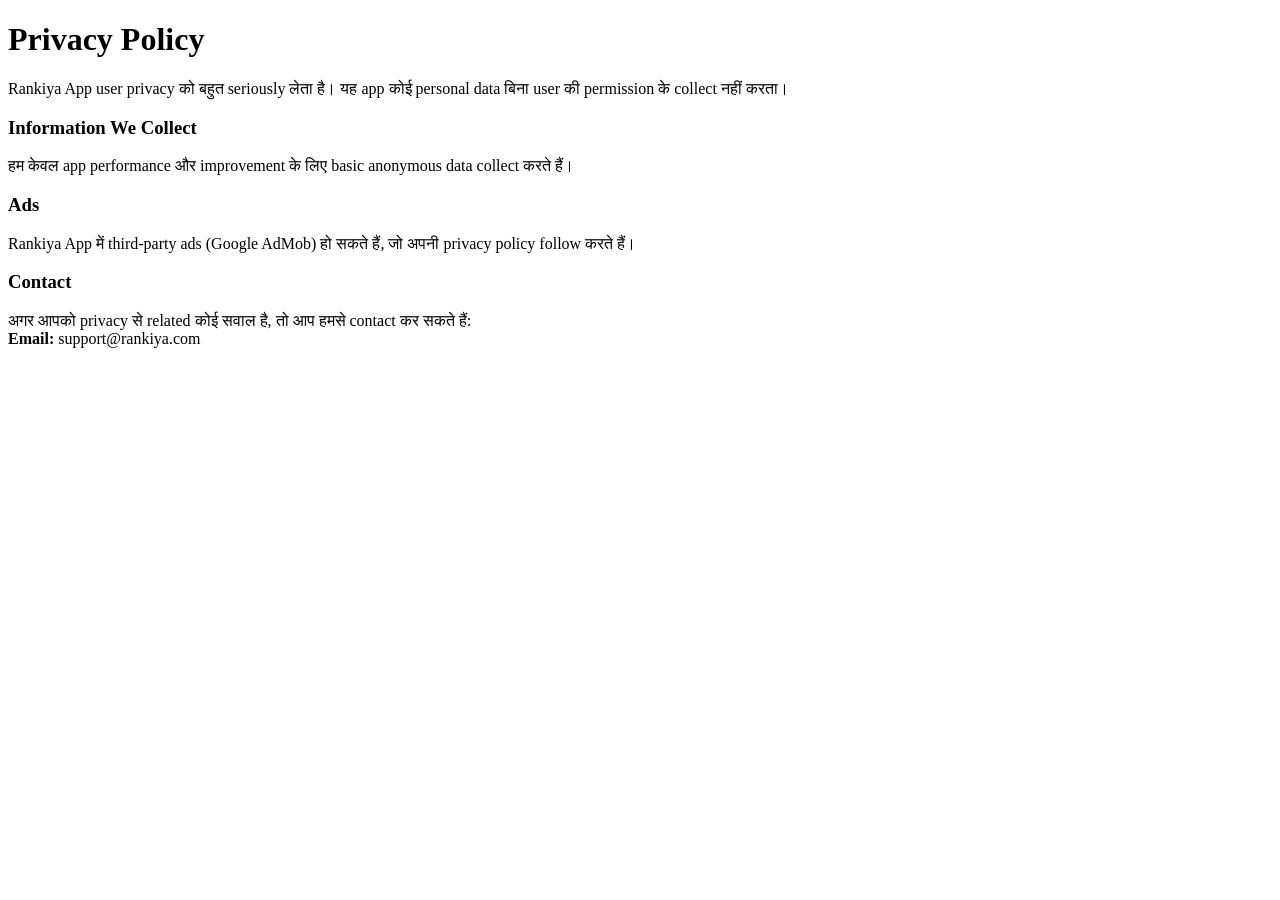
==== privacy-policy.html @ 5f8d906e "Update and rename rankiya/privacy-policy.html to privacy-policy.html" ====
<!DOCTYPE html>
<html lang="en">
<head>
<meta charset="UTF-8">
<title>Privacy Policy – Rankiya App</title>
<link rel="stylesheet" href="css/style.css">
</head>
<body>

<div class="section">
<h1>Privacy Policy</h1>

<p>
Rankiya App user privacy को बहुत seriously लेता है।
यह app कोई personal data बिना user की permission के collect नहीं करता।
</p>

<h3>Information We Collect</h3>
<p>
हम केवल app performance और improvement के लिए basic anonymous data collect करते हैं।
</p>

<h3>Ads</h3>
<p>
Rankiya App में third-party ads (Google AdMob) हो सकते हैं,
जो अपनी privacy policy follow करते हैं।
</p>

<h3>Contact</h3>
<p>
अगर आपको privacy से related कोई सवाल है,
तो आप हमसे contact कर सकते हैं:
<br><b>Email:</b> support@rankiya.com
</p>

</div>

</body>
</html>
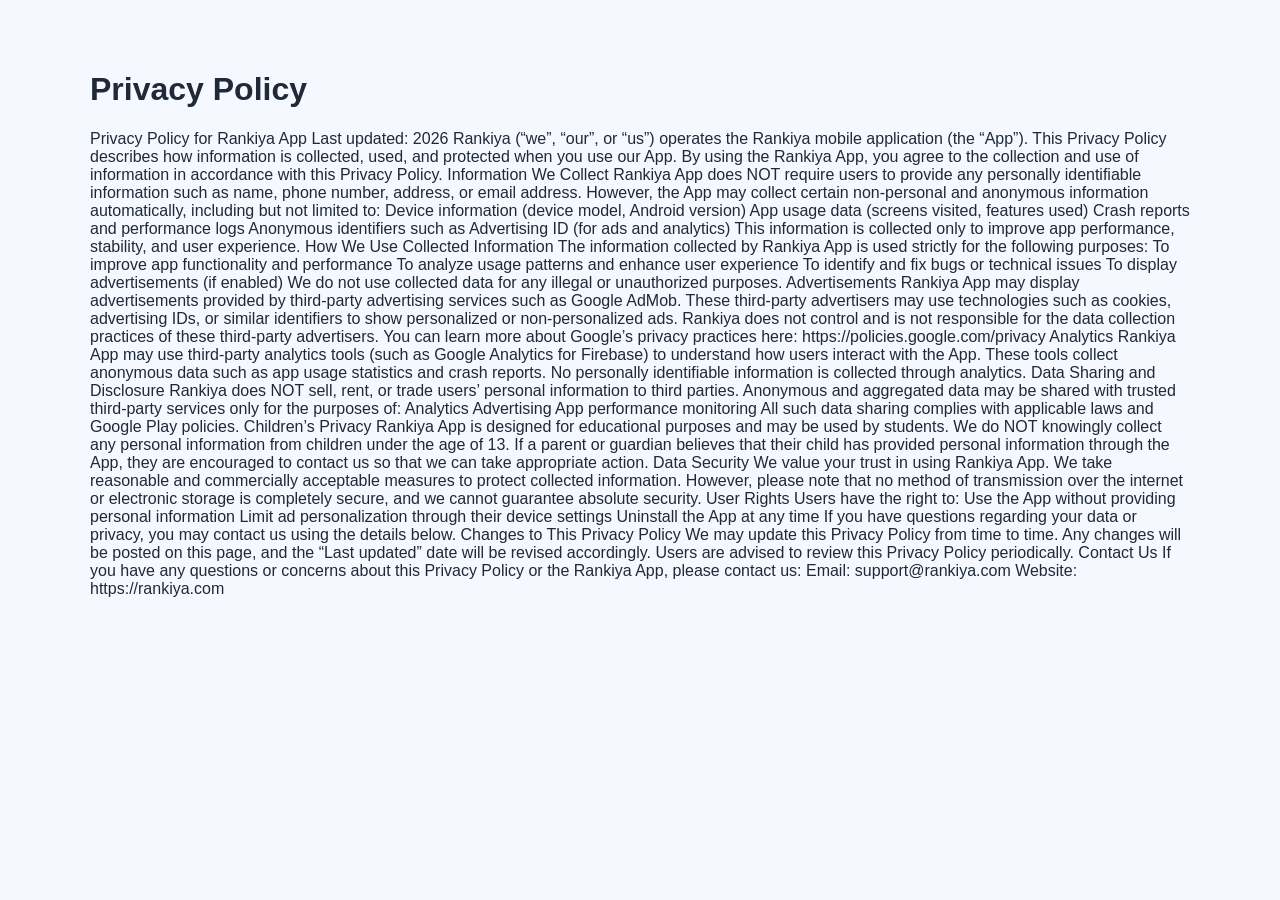
==== commit 4c0217f0: "Update privacy-policy.html" ====
--- a/privacy-policy.html
+++ b/privacy-policy.html
@@ -11,29 +11,122 @@
 <h1>Privacy Policy</h1>
 
 <p>
-Rankiya App user privacy को बहुत seriously लेता है।
-यह app कोई personal data बिना user की permission के collect नहीं करता।
-</p>
+Privacy Policy for Rankiya App
 
-<h3>Information We Collect</h3>
-<p>
-हम केवल app performance और improvement के लिए basic anonymous data collect करते हैं।
-</p>
+Last updated: 2026
 
-<h3>Ads</h3>
-<p>
-Rankiya App में third-party ads (Google AdMob) हो सकते हैं,
-जो अपनी privacy policy follow करते हैं।
-</p>
+Rankiya (“we”, “our”, or “us”) operates the Rankiya mobile application (the “App”).
+This Privacy Policy describes how information is collected, used, and protected when you use our App.
 
-<h3>Contact</h3>
-<p>
-अगर आपको privacy से related कोई सवाल है,
-तो आप हमसे contact कर सकते हैं:
-<br><b>Email:</b> support@rankiya.com
+By using the Rankiya App, you agree to the collection and use of information in accordance with this Privacy Policy.
+
+Information We Collect
+
+Rankiya App does NOT require users to provide any personally identifiable information such as name, phone number, address, or email address.
+
+However, the App may collect certain non-personal and anonymous information automatically, including but not limited to:
+
+Device information (device model, Android version)
+
+App usage data (screens visited, features used)
+
+Crash reports and performance logs
+
+Anonymous identifiers such as Advertising ID (for ads and analytics)
+
+This information is collected only to improve app performance, stability, and user experience.
+
+How We Use Collected Information
+
+The information collected by Rankiya App is used strictly for the following purposes:
+
+To improve app functionality and performance
+
+To analyze usage patterns and enhance user experience
+
+To identify and fix bugs or technical issues
+
+To display advertisements (if enabled)
+
+We do not use collected data for any illegal or unauthorized purposes.
+
+Advertisements
+
+Rankiya App may display advertisements provided by third-party advertising services such as Google AdMob.
+
+These third-party advertisers may use technologies such as cookies, advertising IDs, or similar identifiers to show personalized or non-personalized ads.
+
+Rankiya does not control and is not responsible for the data collection practices of these third-party advertisers.
+
+You can learn more about Google’s privacy practices here:
+https://policies.google.com/privacy
+
+Analytics
+
+Rankiya App may use third-party analytics tools (such as Google Analytics for Firebase) to understand how users interact with the App.
+
+These tools collect anonymous data such as app usage statistics and crash reports.
+No personally identifiable information is collected through analytics.
+
+Data Sharing and Disclosure
+
+Rankiya does NOT sell, rent, or trade users’ personal information to third parties.
+
+Anonymous and aggregated data may be shared with trusted third-party services only for the purposes of:
+
+Analytics
+
+Advertising
+
+App performance monitoring
+
+All such data sharing complies with applicable laws and Google Play policies.
+
+Children’s Privacy
+
+Rankiya App is designed for educational purposes and may be used by students.
+
+We do NOT knowingly collect any personal information from children under the age of 13.
+
+If a parent or guardian believes that their child has provided personal information through the App, they are encouraged to contact us so that we can take appropriate action.
+
+Data Security
+
+We value your trust in using Rankiya App.
+We take reasonable and commercially acceptable measures to protect collected information.
+
+However, please note that no method of transmission over the internet or electronic storage is completely secure, and we cannot guarantee absolute security.
+
+User Rights
+
+Users have the right to:
+
+Use the App without providing personal information
+
+Limit ad personalization through their device settings
+
+Uninstall the App at any time
+
+If you have questions regarding your data or privacy, you may contact us using the details below.
+
+Changes to This Privacy Policy
+
+We may update this Privacy Policy from time to time.
+
+Any changes will be posted on this page, and the “Last updated” date will be revised accordingly.
+Users are advised to review this Privacy Policy periodically.
+
+Contact Us
+
+If you have any questions or concerns about this Privacy Policy or the Rankiya App, please contact us:
+
+Email: support@rankiya.com
+
+Website: https://rankiya.com
 </p>
 
 </div>
 
 </body>
 </html>
+
--- a/css/style.css
+++ b/css/style.css
@@ -0,0 +1,76 @@
+body{
+    margin:0;
+    font-family:'Poppins',sans-serif;
+    background:#f6f8ff;
+    color:#1f2937;
+}
+
+#updateBar{
+    display:none;
+    background:linear-gradient(90deg,#ff9800,#ff5722);
+    color:#fff;
+    padding:14px;
+    text-align:center;
+    font-weight:600;
+}
+
+#updateBar a{
+    color:#fff;
+    margin-left:10px;
+    text-decoration:underline;
+    font-weight:700;
+}
+
+.hero{
+    background:linear-gradient(135deg,#4f46e5,#2563eb);
+    color:white;
+    padding:60px 20px;
+    text-align:center;
+}
+
+.logo{
+    width:80px;
+    margin-bottom:10px;
+}
+
+.btn{
+    display:inline-block;
+    margin-top:20px;
+    padding:14px 28px;
+    background:#fff;
+    color:#2563eb;
+    border-radius:30px;
+    font-weight:700;
+    text-decoration:none;
+}
+
+.section{
+    padding:50px 20px;
+    max-width:1100px;
+    margin:auto;
+}
+
+.card{
+    background:white;
+    border-radius:16px;
+    padding:25px;
+    box-shadow:0 10px 30px rgba(0,0,0,.08);
+    margin-bottom:30px;
+}
+
+.grid{
+    display:grid;
+    grid-template-columns:repeat(auto-fit,minmax(250px,1fr));
+    gap:25px;
+}
+
+.footer{
+    background:#0f172a;
+    color:#cbd5f5;
+    text-align:center;
+    padding:20px;
+}
+
+.footer a{
+    color:#93c5fd;
+}
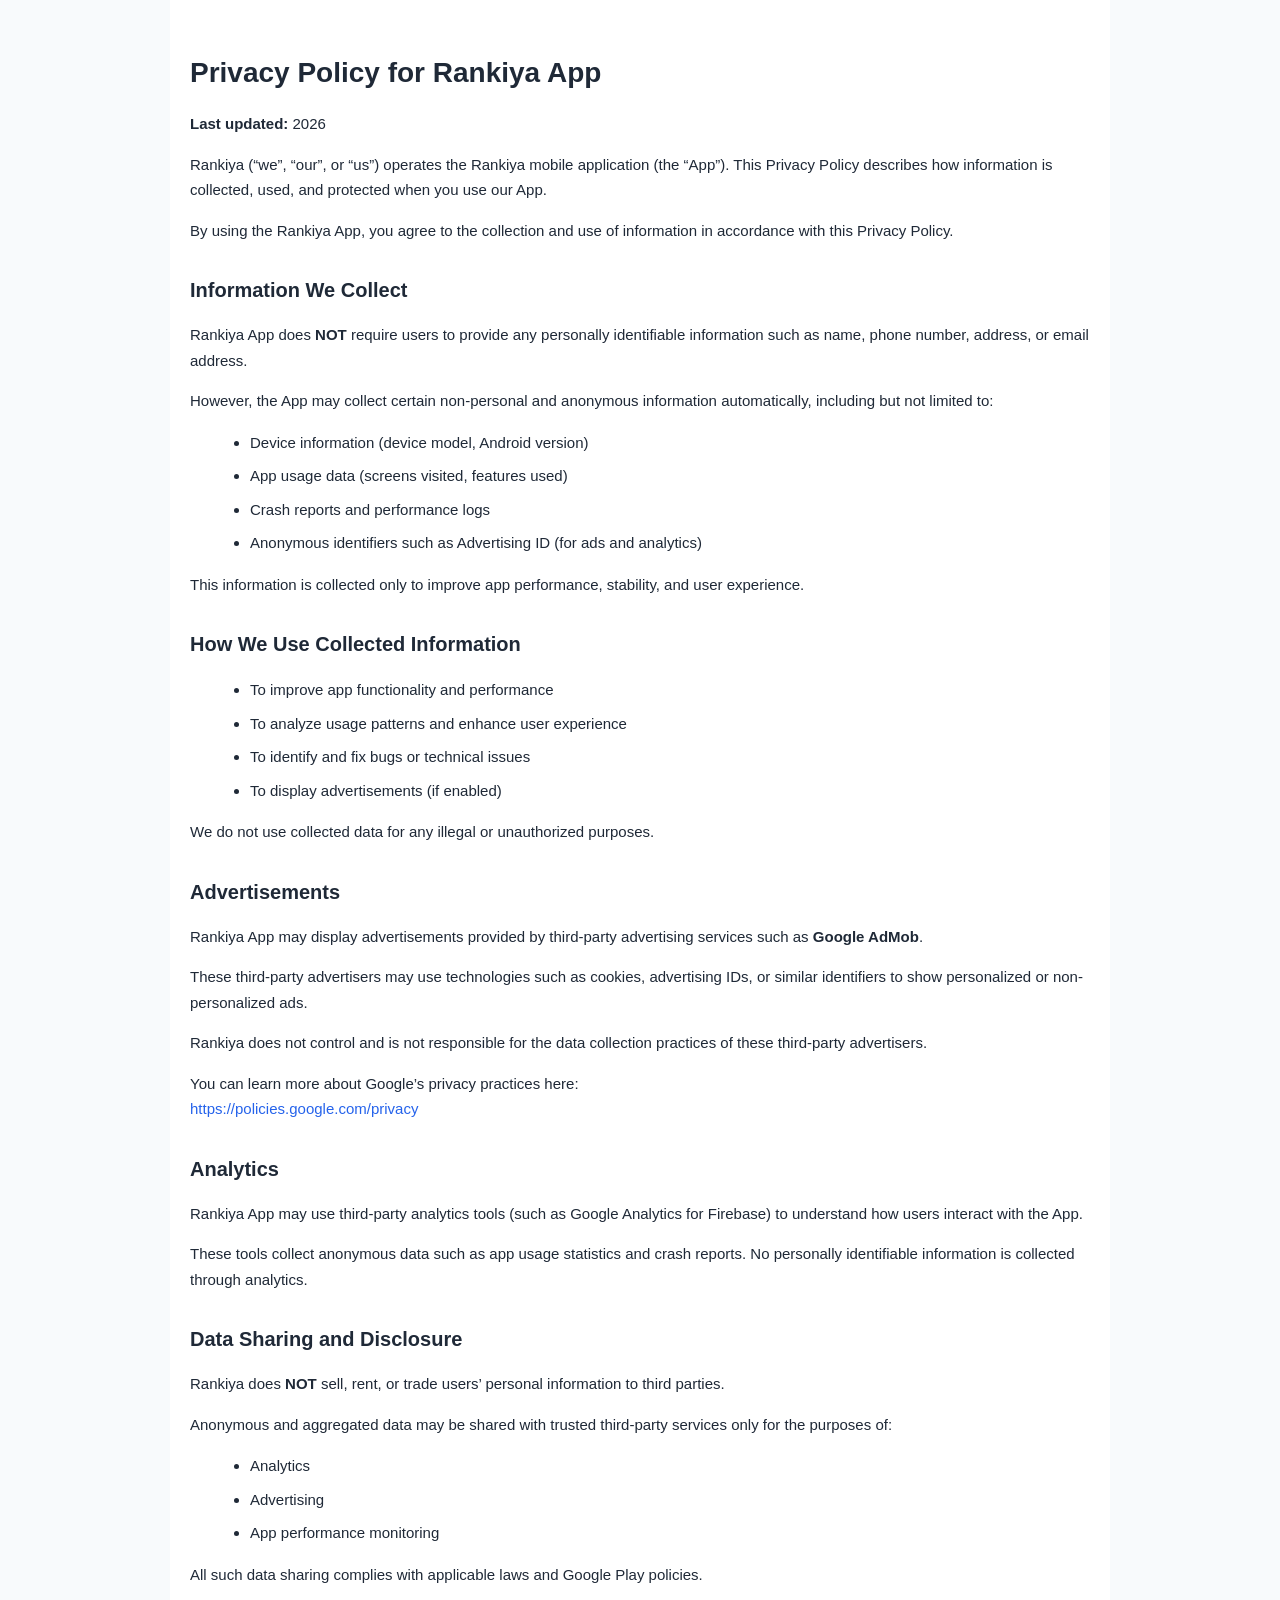
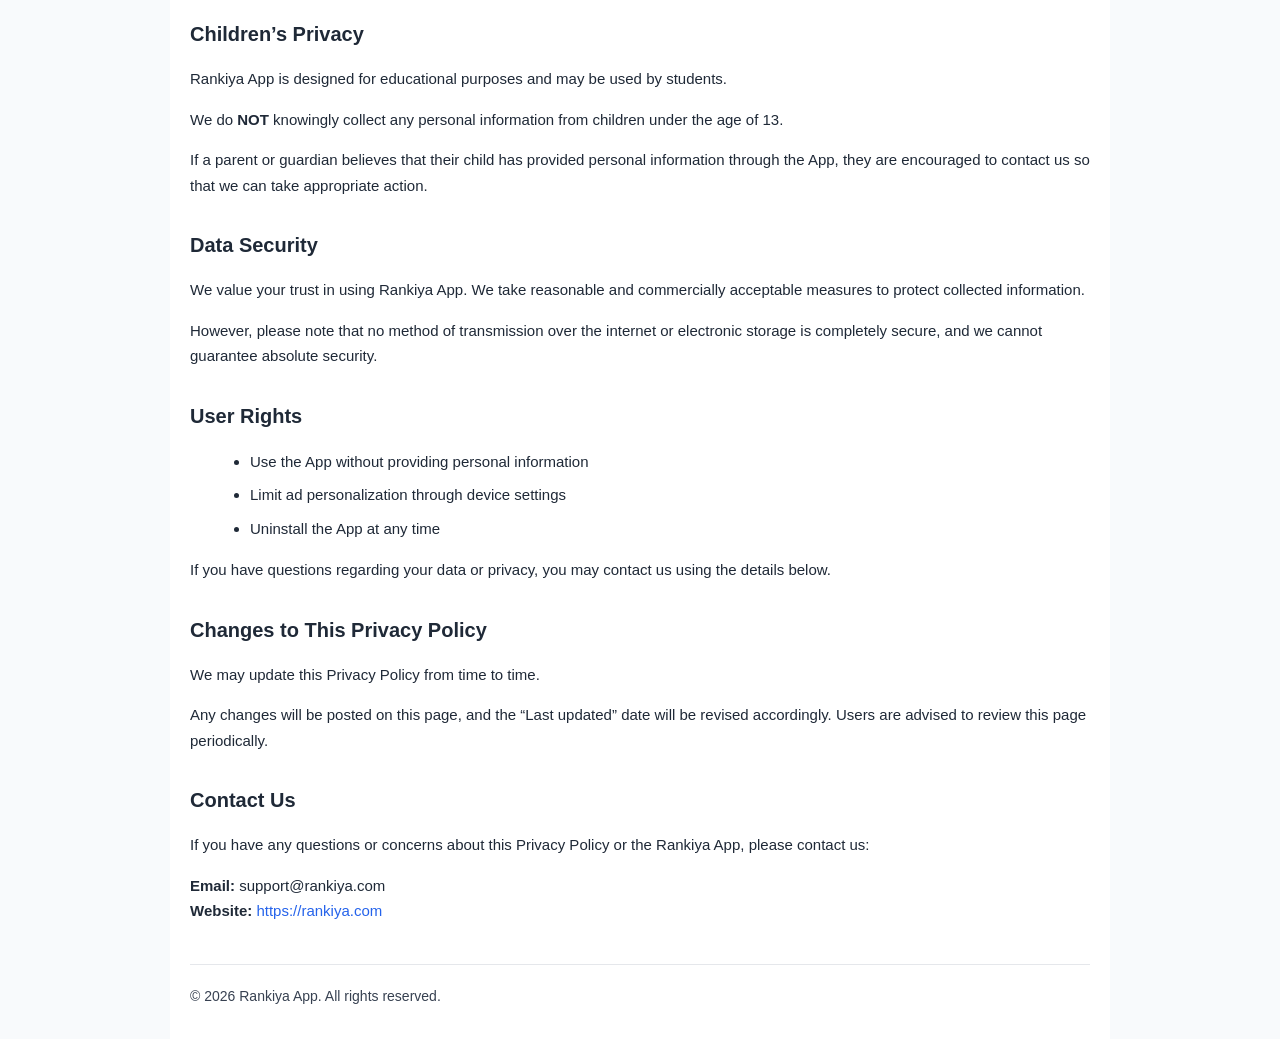
==== commit 642bd780: "Update privacy-policy.html" ====
--- a/privacy-policy.html
+++ b/privacy-policy.html
@@ -2,131 +2,246 @@
 <html lang="en">
 <head>
 <meta charset="UTF-8">
+<meta name="viewport" content="width=device-width, initial-scale=1.0">
 <title>Privacy Policy – Rankiya App</title>
-<link rel="stylesheet" href="css/style.css">
+
+<style>
+    body{
+        font-family: Arial, Helvetica, sans-serif;
+        background:#f8fafc;
+        color:#1f2937;
+        margin:0;
+        padding:0;
+        line-height:1.7;
+    }
+    .container{
+        max-width:900px;
+        margin:auto;
+        padding:30px 20px;
+        background:#ffffff;
+    }
+    h1{
+        font-size:28px;
+        margin-bottom:10px;
+    }
+    h2{
+        font-size:20px;
+        margin-top:30px;
+        margin-bottom:10px;
+    }
+    p{
+        font-size:15px;
+        margin-bottom:12px;
+    }
+    ul{
+        margin-left:20px;
+    }
+    li{
+        margin-bottom:8px;
+        font-size:15px;
+    }
+    .footer{
+        margin-top:40px;
+        padding-top:20px;
+        border-top:1px solid #e5e7eb;
+        font-size:14px;
+        color:#374151;
+    }
+    a{
+        color:#2563eb;
+        text-decoration:none;
+    }
+</style>
 </head>
+
 <body>
 
-<div class="section">
-<h1>Privacy Policy</h1>
-
-<p>
-Privacy Policy for Rankiya App
-
-Last updated: 2026
-
+<div class="container">
+
+<h1>Privacy Policy for Rankiya App</h1>
+<p><strong>Last updated:</strong> 2026</p>
+
+<p>
 Rankiya (“we”, “our”, or “us”) operates the Rankiya mobile application (the “App”).
-This Privacy Policy describes how information is collected, used, and protected when you use our App.
-
-By using the Rankiya App, you agree to the collection and use of information in accordance with this Privacy Policy.
-
-Information We Collect
-
-Rankiya App does NOT require users to provide any personally identifiable information such as name, phone number, address, or email address.
-
-However, the App may collect certain non-personal and anonymous information automatically, including but not limited to:
-
-Device information (device model, Android version)
-
-App usage data (screens visited, features used)
-
-Crash reports and performance logs
-
-Anonymous identifiers such as Advertising ID (for ads and analytics)
-
-This information is collected only to improve app performance, stability, and user experience.
-
-How We Use Collected Information
-
-The information collected by Rankiya App is used strictly for the following purposes:
-
-To improve app functionality and performance
-
-To analyze usage patterns and enhance user experience
-
-To identify and fix bugs or technical issues
-
-To display advertisements (if enabled)
-
+This Privacy Policy describes how information is collected, used, and protected
+when you use our App.
+</p>
+
+<p>
+By using the Rankiya App, you agree to the collection and use of information
+in accordance with this Privacy Policy.
+</p>
+
+<h2>Information We Collect</h2>
+
+<p>
+Rankiya App does <strong>NOT</strong> require users to provide any personally identifiable
+information such as name, phone number, address, or email address.
+</p>
+
+<p>
+However, the App may collect certain non-personal and anonymous information
+automatically, including but not limited to:
+</p>
+
+<ul>
+    <li>Device information (device model, Android version)</li>
+    <li>App usage data (screens visited, features used)</li>
+    <li>Crash reports and performance logs</li>
+    <li>Anonymous identifiers such as Advertising ID (for ads and analytics)</li>
+</ul>
+
+<p>
+This information is collected only to improve app performance, stability,
+and user experience.
+</p>
+
+<h2>How We Use Collected Information</h2>
+
+<ul>
+    <li>To improve app functionality and performance</li>
+    <li>To analyze usage patterns and enhance user experience</li>
+    <li>To identify and fix bugs or technical issues</li>
+    <li>To display advertisements (if enabled)</li>
+</ul>
+
+<p>
 We do not use collected data for any illegal or unauthorized purposes.
-
-Advertisements
-
-Rankiya App may display advertisements provided by third-party advertising services such as Google AdMob.
-
-These third-party advertisers may use technologies such as cookies, advertising IDs, or similar identifiers to show personalized or non-personalized ads.
-
-Rankiya does not control and is not responsible for the data collection practices of these third-party advertisers.
-
+</p>
+
+<h2>Advertisements</h2>
+
+<p>
+Rankiya App may display advertisements provided by third-party advertising
+services such as <strong>Google AdMob</strong>.
+</p>
+
+<p>
+These third-party advertisers may use technologies such as cookies,
+advertising IDs, or similar identifiers to show personalized or
+non-personalized ads.
+</p>
+
+<p>
+Rankiya does not control and is not responsible for the data collection
+practices of these third-party advertisers.
+</p>
+
+<p>
 You can learn more about Google’s privacy practices here:
+<br>
+<a href="https://policies.google.com/privacy" target="_blank">
 https://policies.google.com/privacy
-
-Analytics
-
-Rankiya App may use third-party analytics tools (such as Google Analytics for Firebase) to understand how users interact with the App.
-
+</a>
+</p>
+
+<h2>Analytics</h2>
+
+<p>
+Rankiya App may use third-party analytics tools (such as Google Analytics for
+Firebase) to understand how users interact with the App.
+</p>
+
+<p>
 These tools collect anonymous data such as app usage statistics and crash reports.
 No personally identifiable information is collected through analytics.
-
-Data Sharing and Disclosure
-
-Rankiya does NOT sell, rent, or trade users’ personal information to third parties.
-
-Anonymous and aggregated data may be shared with trusted third-party services only for the purposes of:
-
-Analytics
-
-Advertising
-
-App performance monitoring
-
+</p>
+
+<h2>Data Sharing and Disclosure</h2>
+
+<p>
+Rankiya does <strong>NOT</strong> sell, rent, or trade users’ personal information to
+third parties.
+</p>
+
+<p>
+Anonymous and aggregated data may be shared with trusted third-party services
+only for the purposes of:
+</p>
+
+<ul>
+    <li>Analytics</li>
+    <li>Advertising</li>
+    <li>App performance monitoring</li>
+</ul>
+
+<p>
 All such data sharing complies with applicable laws and Google Play policies.
-
-Children’s Privacy
-
+</p>
+
+<h2>Children’s Privacy</h2>
+
+<p>
 Rankiya App is designed for educational purposes and may be used by students.
-
-We do NOT knowingly collect any personal information from children under the age of 13.
-
-If a parent or guardian believes that their child has provided personal information through the App, they are encouraged to contact us so that we can take appropriate action.
-
-Data Security
-
+</p>
+
+<p>
+We do <strong>NOT</strong> knowingly collect any personal information from children
+under the age of 13.
+</p>
+
+<p>
+If a parent or guardian believes that their child has provided personal
+information through the App, they are encouraged to contact us so that
+we can take appropriate action.
+</p>
+
+<h2>Data Security</h2>
+
+<p>
 We value your trust in using Rankiya App.
-We take reasonable and commercially acceptable measures to protect collected information.
-
-However, please note that no method of transmission over the internet or electronic storage is completely secure, and we cannot guarantee absolute security.
-
-User Rights
-
-Users have the right to:
-
-Use the App without providing personal information
-
-Limit ad personalization through their device settings
-
-Uninstall the App at any time
-
-If you have questions regarding your data or privacy, you may contact us using the details below.
-
-Changes to This Privacy Policy
-
+We take reasonable and commercially acceptable measures to protect
+collected information.
+</p>
+
+<p>
+However, please note that no method of transmission over the internet
+or electronic storage is completely secure, and we cannot guarantee
+absolute security.
+</p>
+
+<h2>User Rights</h2>
+
+<ul>
+    <li>Use the App without providing personal information</li>
+    <li>Limit ad personalization through device settings</li>
+    <li>Uninstall the App at any time</li>
+</ul>
+
+<p>
+If you have questions regarding your data or privacy, you may contact us
+using the details below.
+</p>
+
+<h2>Changes to This Privacy Policy</h2>
+
+<p>
 We may update this Privacy Policy from time to time.
-
-Any changes will be posted on this page, and the “Last updated” date will be revised accordingly.
-Users are advised to review this Privacy Policy periodically.
-
-Contact Us
-
-If you have any questions or concerns about this Privacy Policy or the Rankiya App, please contact us:
-
-Email: support@rankiya.com
-
-Website: https://rankiya.com
-</p>
+</p>
+
+<p>
+Any changes will be posted on this page, and the “Last updated” date
+will be revised accordingly. Users are advised to review this page
+periodically.
+</p>
+
+<h2>Contact Us</h2>
+
+<p>
+If you have any questions or concerns about this Privacy Policy or
+the Rankiya App, please contact us:
+</p>
+
+<p>
+<strong>Email:</strong> support@rankiya.com <br>
+<strong>Website:</strong> <a href="https://rankiya.com">https://rankiya.com</a>
+</p>
+
+<div class="footer">
+© 2026 Rankiya App. All rights reserved.
+</div>
 
 </div>
 
 </body>
 </html>
-
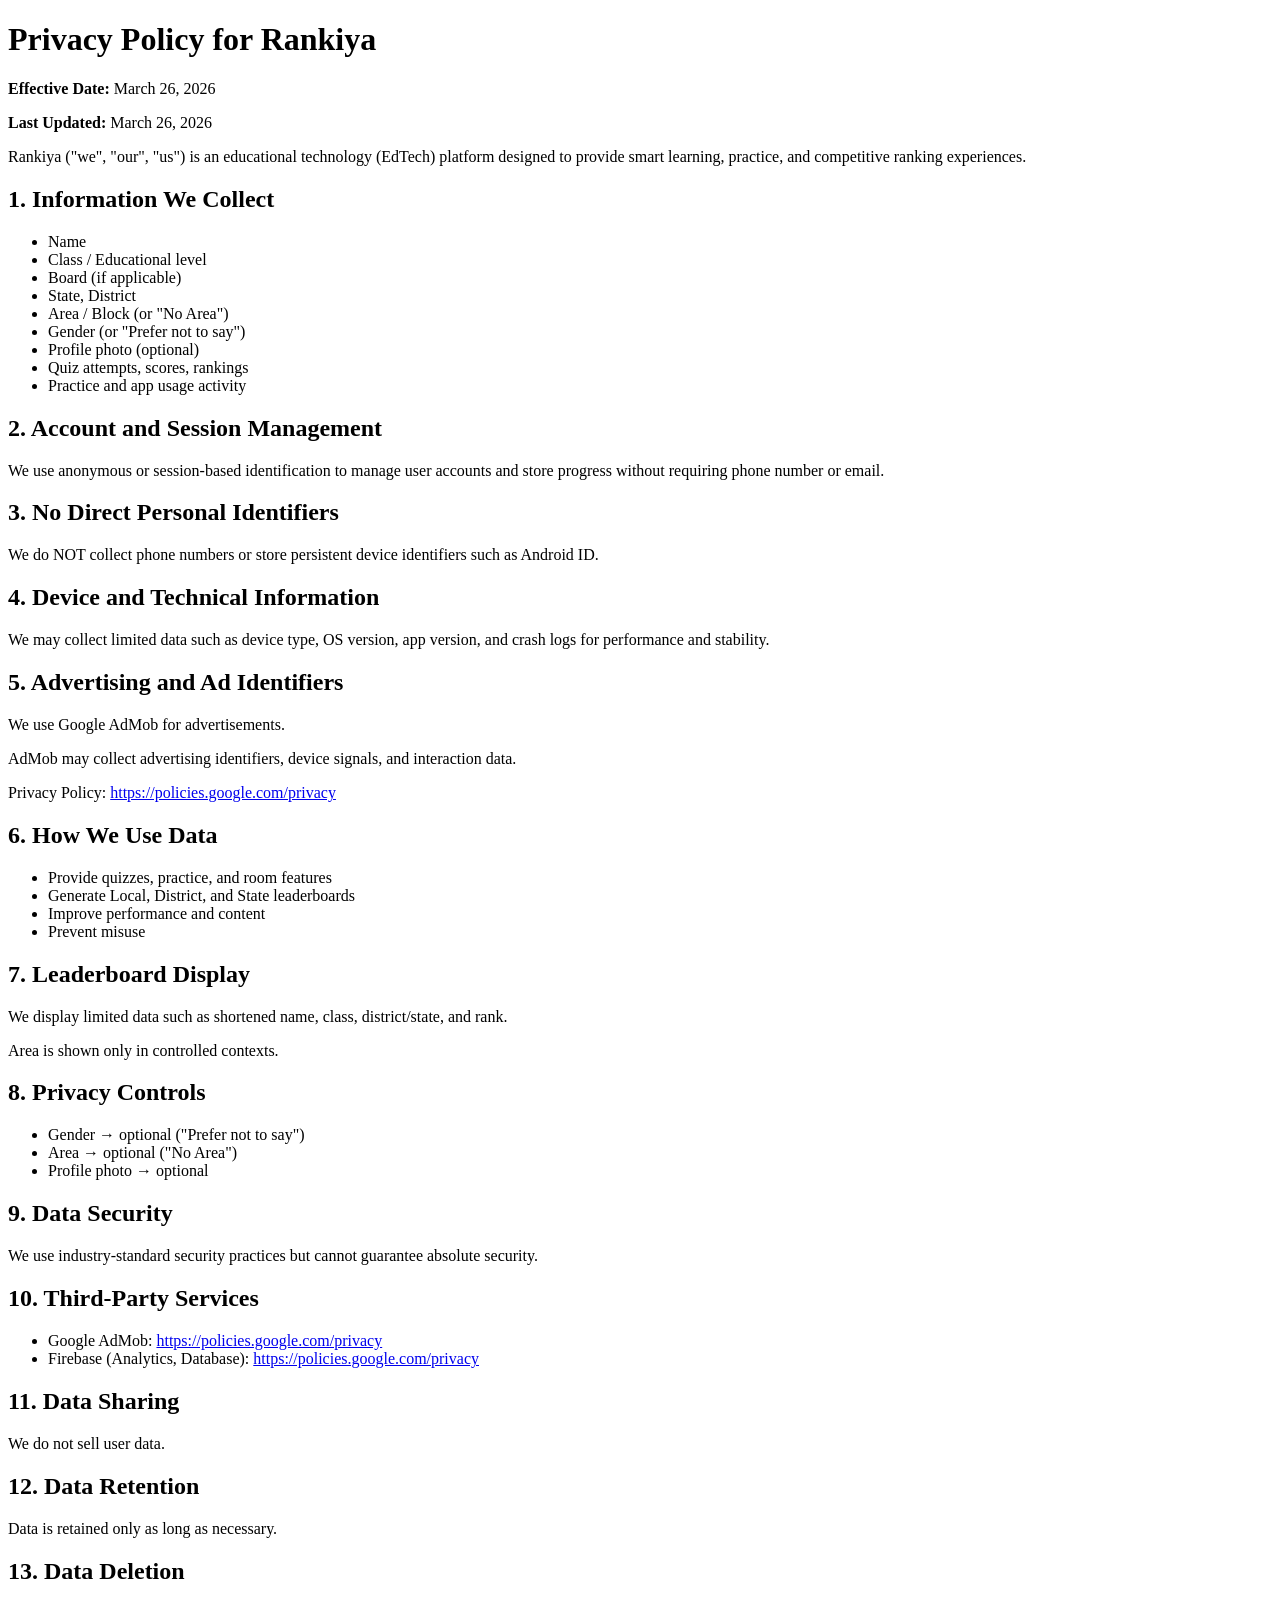
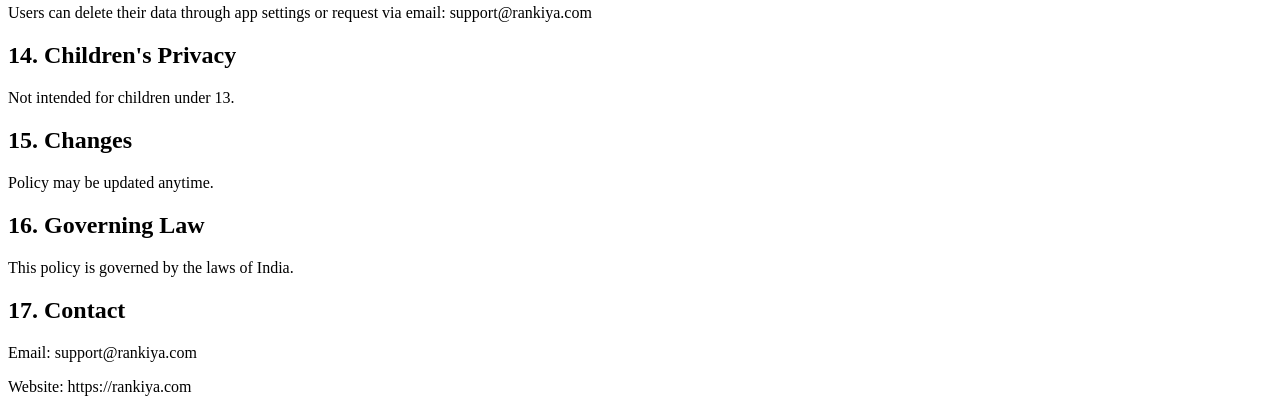
==== commit d7f7f8ac: "Update privacy-policy.html" ====
--- a/privacy-policy.html
+++ b/privacy-policy.html
@@ -1,247 +1,93 @@
 <!DOCTYPE html>
-<html lang="en">
+<html>
 <head>
-<meta charset="UTF-8">
-<meta name="viewport" content="width=device-width, initial-scale=1.0">
-<title>Privacy Policy – Rankiya App</title>
-
-<style>
-    body{
-        font-family: Arial, Helvetica, sans-serif;
-        background:#f8fafc;
-        color:#1f2937;
-        margin:0;
-        padding:0;
-        line-height:1.7;
-    }
-    .container{
-        max-width:900px;
-        margin:auto;
-        padding:30px 20px;
-        background:#ffffff;
-    }
-    h1{
-        font-size:28px;
-        margin-bottom:10px;
-    }
-    h2{
-        font-size:20px;
-        margin-top:30px;
-        margin-bottom:10px;
-    }
-    p{
-        font-size:15px;
-        margin-bottom:12px;
-    }
-    ul{
-        margin-left:20px;
-    }
-    li{
-        margin-bottom:8px;
-        font-size:15px;
-    }
-    .footer{
-        margin-top:40px;
-        padding-top:20px;
-        border-top:1px solid #e5e7eb;
-        font-size:14px;
-        color:#374151;
-    }
-    a{
-        color:#2563eb;
-        text-decoration:none;
-    }
-</style>
+    <title>Privacy Policy - Rankiya</title>
 </head>
-
 <body>
 
-<div class="container">
+<h1>Privacy Policy for Rankiya</h1>
 
-<h1>Privacy Policy for Rankiya App</h1>
-<p><strong>Last updated:</strong> 2026</p>
+<p><strong>Effective Date:</strong> March 26, 2026</p>
+<p><strong>Last Updated:</strong> March 26, 2026</p>
 
-<p>
-Rankiya (“we”, “our”, or “us”) operates the Rankiya mobile application (the “App”).
-This Privacy Policy describes how information is collected, used, and protected
-when you use our App.
-</p>
+<p>Rankiya ("we", "our", "us") is an educational technology (EdTech) platform designed to provide smart learning, practice, and competitive ranking experiences.</p>
 
-<p>
-By using the Rankiya App, you agree to the collection and use of information
-in accordance with this Privacy Policy.
-</p>
-
-<h2>Information We Collect</h2>
-
-<p>
-Rankiya App does <strong>NOT</strong> require users to provide any personally identifiable
-information such as name, phone number, address, or email address.
-</p>
-
-<p>
-However, the App may collect certain non-personal and anonymous information
-automatically, including but not limited to:
-</p>
-
+<h2>1. Information We Collect</h2>
 <ul>
-    <li>Device information (device model, Android version)</li>
-    <li>App usage data (screens visited, features used)</li>
-    <li>Crash reports and performance logs</li>
-    <li>Anonymous identifiers such as Advertising ID (for ads and analytics)</li>
+<li>Name</li>
+<li>Class / Educational level</li>
+<li>Board (if applicable)</li>
+<li>State, District</li>
+<li>Area / Block (or "No Area")</li>
+<li>Gender (or "Prefer not to say")</li>
+<li>Profile photo (optional)</li>
+<li>Quiz attempts, scores, rankings</li>
+<li>Practice and app usage activity</li>
 </ul>
 
-<p>
-This information is collected only to improve app performance, stability,
-and user experience.
-</p>
+<h2>2. Account and Session Management</h2>
+<p>We use anonymous or session-based identification to manage user accounts and store progress without requiring phone number or email.</p>
 
-<h2>How We Use Collected Information</h2>
+<h2>3. No Direct Personal Identifiers</h2>
+<p>We do NOT collect phone numbers or store persistent device identifiers such as Android ID.</p>
 
+<h2>4. Device and Technical Information</h2>
+<p>We may collect limited data such as device type, OS version, app version, and crash logs for performance and stability.</p>
+
+<h2>5. Advertising and Ad Identifiers</h2>
+<p>We use Google AdMob for advertisements.</p>
+<p>AdMob may collect advertising identifiers, device signals, and interaction data.</p>
+<p>Privacy Policy: <a href="https://policies.google.com/privacy">https://policies.google.com/privacy</a></p>
+
+<h2>6. How We Use Data</h2>
 <ul>
-    <li>To improve app functionality and performance</li>
-    <li>To analyze usage patterns and enhance user experience</li>
-    <li>To identify and fix bugs or technical issues</li>
-    <li>To display advertisements (if enabled)</li>
+<li>Provide quizzes, practice, and room features</li>
+<li>Generate Local, District, and State leaderboards</li>
+<li>Improve performance and content</li>
+<li>Prevent misuse</li>
 </ul>
 
-<p>
-We do not use collected data for any illegal or unauthorized purposes.
-</p>
+<h2>7. Leaderboard Display</h2>
+<p>We display limited data such as shortened name, class, district/state, and rank.</p>
+<p>Area is shown only in controlled contexts.</p>
 
-<h2>Advertisements</h2>
-
-<p>
-Rankiya App may display advertisements provided by third-party advertising
-services such as <strong>Google AdMob</strong>.
-</p>
-
-<p>
-These third-party advertisers may use technologies such as cookies,
-advertising IDs, or similar identifiers to show personalized or
-non-personalized ads.
-</p>
-
-<p>
-Rankiya does not control and is not responsible for the data collection
-practices of these third-party advertisers.
-</p>
-
-<p>
-You can learn more about Google’s privacy practices here:
-<br>
-<a href="https://policies.google.com/privacy" target="_blank">
-https://policies.google.com/privacy
-</a>
-</p>
-
-<h2>Analytics</h2>
-
-<p>
-Rankiya App may use third-party analytics tools (such as Google Analytics for
-Firebase) to understand how users interact with the App.
-</p>
-
-<p>
-These tools collect anonymous data such as app usage statistics and crash reports.
-No personally identifiable information is collected through analytics.
-</p>
-
-<h2>Data Sharing and Disclosure</h2>
-
-<p>
-Rankiya does <strong>NOT</strong> sell, rent, or trade users’ personal information to
-third parties.
-</p>
-
-<p>
-Anonymous and aggregated data may be shared with trusted third-party services
-only for the purposes of:
-</p>
-
+<h2>8. Privacy Controls</h2>
 <ul>
-    <li>Analytics</li>
-    <li>Advertising</li>
-    <li>App performance monitoring</li>
+<li>Gender → optional ("Prefer not to say")</li>
+<li>Area → optional ("No Area")</li>
+<li>Profile photo → optional</li>
 </ul>
 
-<p>
-All such data sharing complies with applicable laws and Google Play policies.
-</p>
+<h2>9. Data Security</h2>
+<p>We use industry-standard security practices but cannot guarantee absolute security.</p>
 
-<h2>Children’s Privacy</h2>
-
-<p>
-Rankiya App is designed for educational purposes and may be used by students.
-</p>
-
-<p>
-We do <strong>NOT</strong> knowingly collect any personal information from children
-under the age of 13.
-</p>
-
-<p>
-If a parent or guardian believes that their child has provided personal
-information through the App, they are encouraged to contact us so that
-we can take appropriate action.
-</p>
-
-<h2>Data Security</h2>
-
-<p>
-We value your trust in using Rankiya App.
-We take reasonable and commercially acceptable measures to protect
-collected information.
-</p>
-
-<p>
-However, please note that no method of transmission over the internet
-or electronic storage is completely secure, and we cannot guarantee
-absolute security.
-</p>
-
-<h2>User Rights</h2>
-
+<h2>10. Third-Party Services</h2>
 <ul>
-    <li>Use the App without providing personal information</li>
-    <li>Limit ad personalization through device settings</li>
-    <li>Uninstall the App at any time</li>
+<li>Google AdMob: <a href="https://policies.google.com/privacy">https://policies.google.com/privacy</a></li>
+<li>Firebase (Analytics, Database): <a href="https://policies.google.com/privacy">https://policies.google.com/privacy</a></li>
 </ul>
 
-<p>
-If you have questions regarding your data or privacy, you may contact us
-using the details below.
-</p>
+<h2>11. Data Sharing</h2>
+<p>We do not sell user data.</p>
 
-<h2>Changes to This Privacy Policy</h2>
+<h2>12. Data Retention</h2>
+<p>Data is retained only as long as necessary.</p>
 
-<p>
-We may update this Privacy Policy from time to time.
-</p>
+<h2>13. Data Deletion</h2>
+<p>Users can delete their data through app settings or request via email: support@rankiya.com</p>
 
-<p>
-Any changes will be posted on this page, and the “Last updated” date
-will be revised accordingly. Users are advised to review this page
-periodically.
-</p>
+<h2>14. Children's Privacy</h2>
+<p>Not intended for children under 13.</p>
 
-<h2>Contact Us</h2>
+<h2>15. Changes</h2>
+<p>Policy may be updated anytime.</p>
 
-<p>
-If you have any questions or concerns about this Privacy Policy or
-the Rankiya App, please contact us:
-</p>
+<h2>16. Governing Law</h2>
+<p>This policy is governed by the laws of India.</p>
 
-<p>
-<strong>Email:</strong> support@rankiya.com <br>
-<strong>Website:</strong> <a href="https://rankiya.com">https://rankiya.com</a>
-</p>
-
-<div class="footer">
-© 2026 Rankiya App. All rights reserved.
-</div>
-
-</div>
+<h2>17. Contact</h2>
+<p>Email: support@rankiya.com</p>
+<p>Website: https://rankiya.com</p>
 
 </body>
 </html>
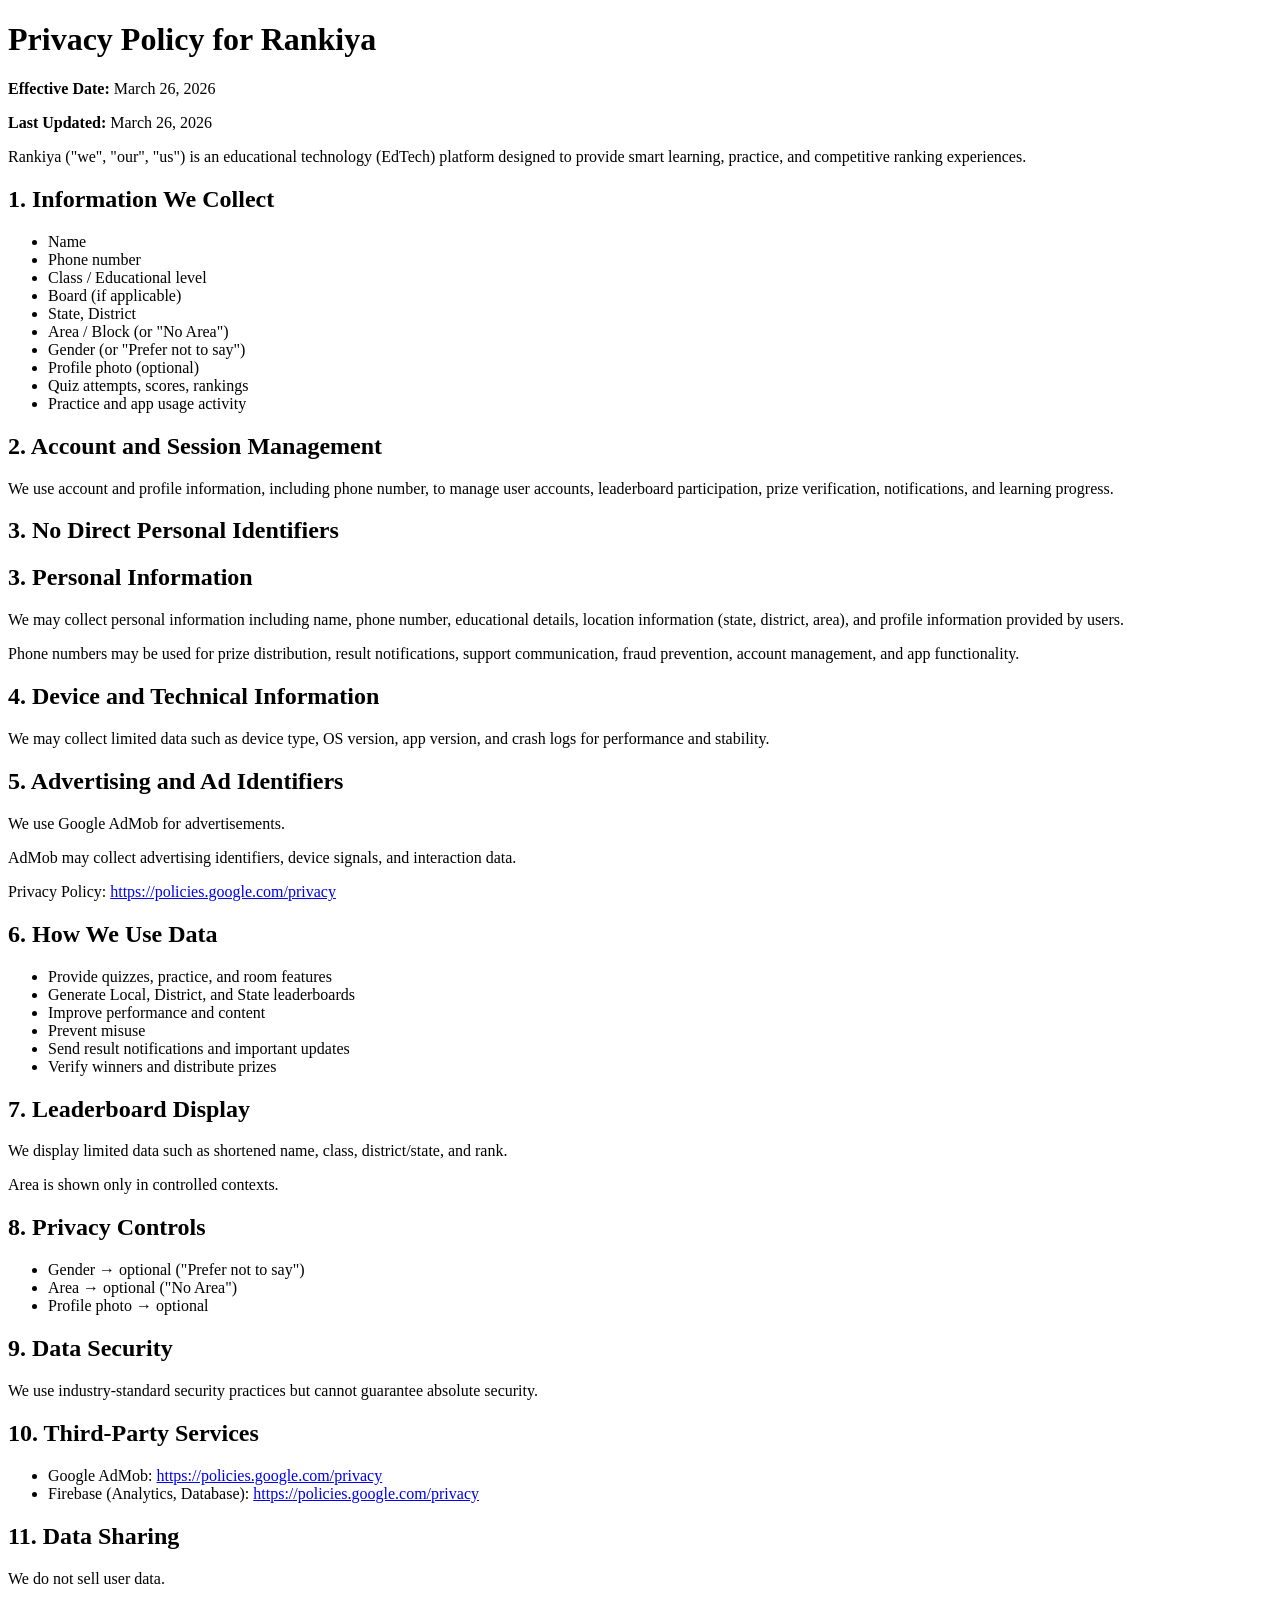
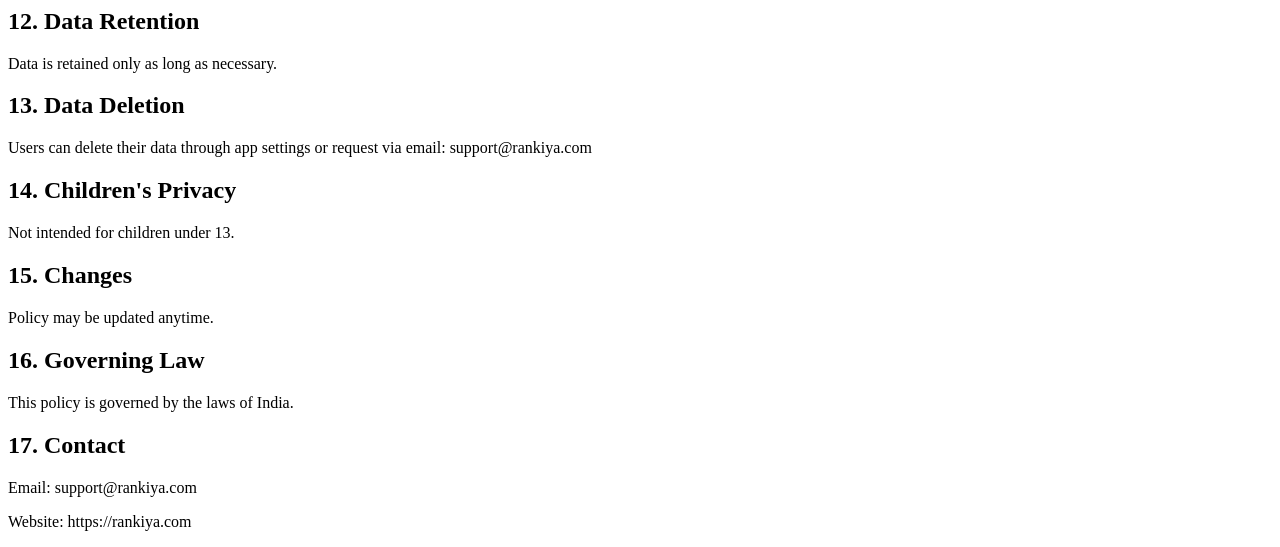
==== commit fdb40a4f: "Update privacy-policy.html" ====
--- a/privacy-policy.html
+++ b/privacy-policy.html
@@ -15,6 +15,7 @@
 <h2>1. Information We Collect</h2>
 <ul>
 <li>Name</li>
+<li>Phone number</li>
 <li>Class / Educational level</li>
 <li>Board (if applicable)</li>
 <li>State, District</li>
@@ -26,10 +27,14 @@
 </ul>
 
 <h2>2. Account and Session Management</h2>
-<p>We use anonymous or session-based identification to manage user accounts and store progress without requiring phone number or email.</p>
+<p>We use account and profile information, including phone number, to manage user accounts, leaderboard participation, prize verification, notifications, and learning progress.</p>
+<h2>3. No Direct Personal Identifiers</h2>
 
-<h2>3. No Direct Personal Identifiers</h2>
-<p>We do NOT collect phone numbers or store persistent device identifiers such as Android ID.</p>
+<h2>3. Personal Information</h2>
+
+<p>We may collect personal information including name, phone number, educational details, location information (state, district, area), and profile information provided by users.</p>
+
+<p>Phone numbers may be used for prize distribution, result notifications, support communication, fraud prevention, account management, and app functionality.</p>
 
 <h2>4. Device and Technical Information</h2>
 <p>We may collect limited data such as device type, OS version, app version, and crash logs for performance and stability.</p>
@@ -45,6 +50,8 @@
 <li>Generate Local, District, and State leaderboards</li>
 <li>Improve performance and content</li>
 <li>Prevent misuse</li>
+<li>Send result notifications and important updates</li>
+<li>Verify winners and distribute prizes</li>
 </ul>
 
 <h2>7. Leaderboard Display</h2>
